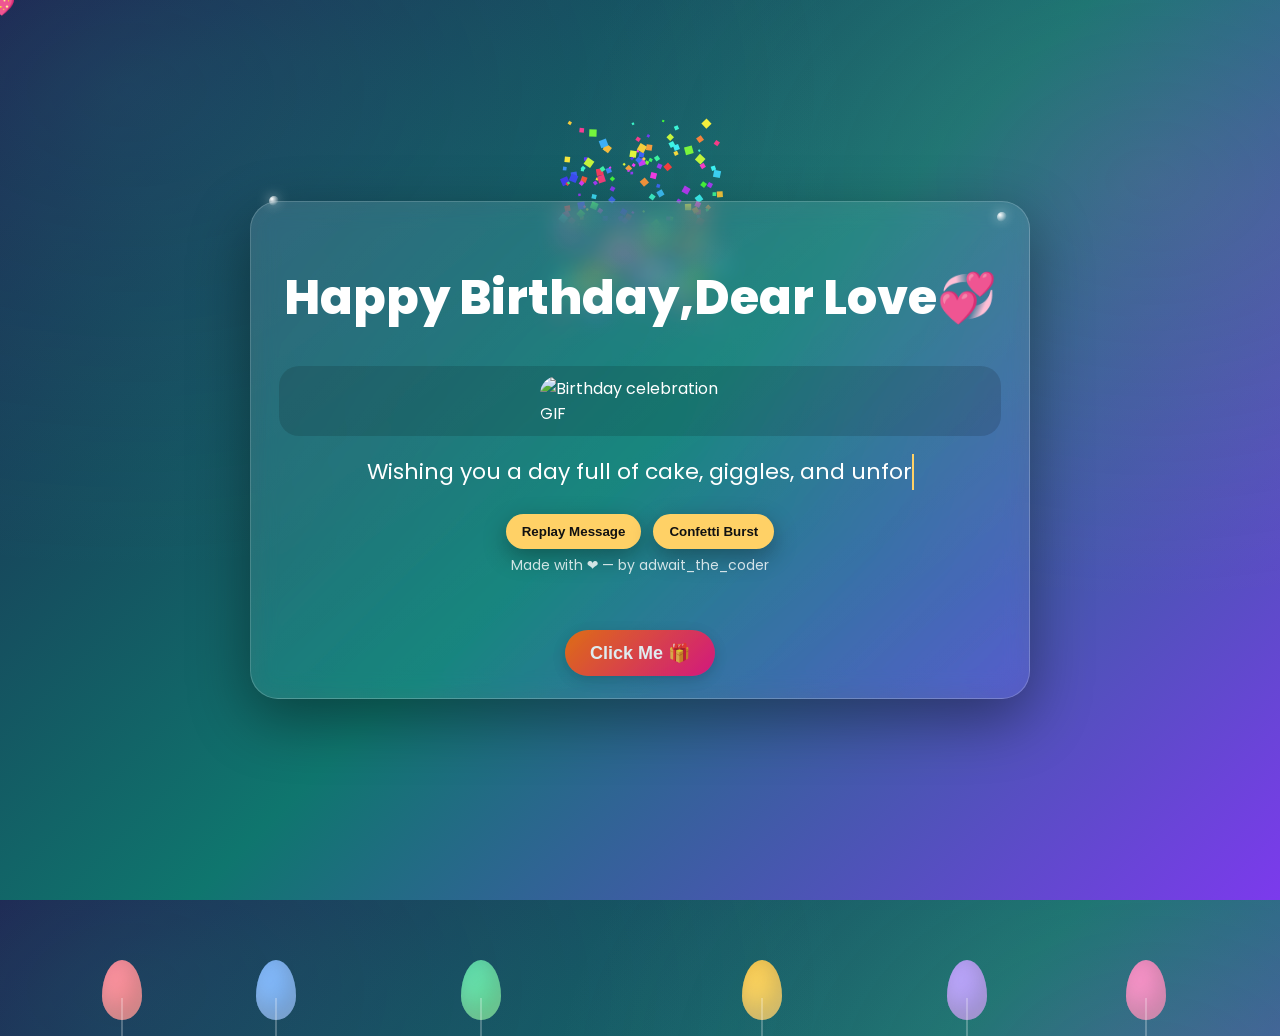
==== index.html @ 32a84d16 "first commit" ====
<!DOCTYPE html>
<html lang="en">
<head>
  <meta charset="UTF-8" />
  <meta name="viewport" content="width=device-width, initial-scale=1" />
  <title>Happy Birthday, Bestie! 🎂✨</title>
  <link rel="website icon" type="png" href="images/adwait.png">
  <link href="https://fonts.googleapis.com/css2?family=Poppins:wght@400;600;800&display=swap" rel="stylesheet">
  <style>
    :root{
      --bg1:#1e1b4b;
      --bg2:#0f766e;
      --bg3:#7c3aed;
      --card:#ffffff10;
      --text:#fff;
      --accent:#ffd166;
    }
    *{box-sizing:border-box}
    html,body{height:100%;cursor:none;} /* hide default cursor */
    body{
      margin:0;
      font-family:"Poppins", system-ui, -apple-system, Segoe UI, Roboto, Helvetica, Arial;
      color:var(--text);
      background: radial-gradient(1200px 800px at 10% 10%, #2dd4bf20, transparent 60%),
                  radial-gradient(1000px 700px at 90% 20%, #f472b620, transparent 60%),
                  linear-gradient(135deg, var(--bg1), var(--bg2) 50%, var(--bg3));
      overflow:hidden;
      animation:bgShift 16s ease-in-out infinite alternate;
    }
    @keyframes bgShift{to{filter:hue-rotate(20deg) brightness(1.05)}}

    /* floating balloons */
    .balloon{position:absolute; bottom:-120px; width:40px; aspect-ratio:2/3; border-radius:50%/60% 60% 40% 40%;
      background:linear-gradient(145deg, #fff8, #fff2 60%);
      box-shadow:inset -6px -12px 24px #0003, inset 8px 12px 28px #fff3;
      animation:floatUp var(--dur,12s) linear infinite;}
    .balloon:after{content:""; position:absolute; left:50%; transform:translateX(-50%); bottom:-16px; width:2px; height:38px; background:#ffffff40}
    @keyframes floatUp{to{transform:translateY(-110vh) translateX(var(-- drift,0)) rotate(2deg); opacity:.9}}

    /* celebration floating hearts & flowers */
    .celebration{position:absolute; top:100%; font-size:22px; pointer-events:none; animation: floatCelebrate linear forwards;}
    @keyframes floatCelebrate {
      to { transform: translateY(-120vh) rotate(360deg); opacity:0; }
    }

    .container{position:relative; z-index:10; display:grid; place-items:center; min-height:100vh; padding:24px}

    .card{position:relative; width:min(780px, 92vw); padding:28px 28px 22px; border-radius:28px;
      background:linear-gradient( to bottom right, #ffffff22, #ffffff10 );
      backdrop-filter: blur(12px) saturate(120%);
      border:1px solid #ffffff30; box-shadow:0 20px 60px #0006;
    }
    .title{font-weight:800; font-size: clamp(28px, 4vw, 48px); text-align:center}
    .sub{opacity:.9; text-align:center; margin-bottom:18px}

    .gifWrap{display:flex; justify-content:center; align-items:center; padding:10px; border-radius:20px; background:#0002;}
    .gifWrap img{width:min(200px, 100vw); border-radius:18px; display:block}

    .message{margin:18px auto 8px; font-size:clamp(16px, 2.2vw, 22px); line-height:1.6; text-align:center; max-width:60ch}
    .type{display:inline-block; border-right:2px solid var(--accent); white-space:pre-wrap; overflow:hidden}

    .tag{margin-top:6px; text-align:center; font-size:14px; opacity:.8}

    .sparkle{position:absolute; width:10px; height:10px; border-radius:50%; background:radial-gradient(circle at 30% 30%, #fff, #fff0 70%); filter:drop-shadow(0 0 6px #fff);
    animation: twinkle 1.8s ease-in-out infinite;}
    @keyframes twinkle{50%{transform:scale(1.6); opacity:.6}}

    canvas#confetti{position:fixed; inset:0; z-index:5; pointer-events:none}

    .btns{display:flex; justify-content:center; gap:12px; margin-top:14px}
    .btn{cursor:pointer; border:none; padding:10px 16px; border-radius:999px; font-weight:600; color:#111; background:var(--accent); box-shadow:0 8px 24px #0005; transition:transform .15s ease}
    .btn:hover{transform:translateY(-2px)}

    footer{margin-top:24px; text-align:center; font-size:15px; line-height:1.6; opacity:.85}
    footer span{display:block; margin:4px 0}
    .birthday-btn {
      margin-top: 30px;
      padding: 12px 25px;
      font-size: 1.2em;
      font-weight: bold;
      color: #fff;
      background: linear-gradient(135deg, #ff6a00, #ee0979);
      border: none;
      border-radius: 50px;
      cursor: pointer;
      box-shadow: 0 4px 15px rgba(0,0,0,0.2);
      transition: all 0.3s ease;
    }
    .birthday-btn:hover {
      background: linear-gradient(135deg, #ee0979, #ff6a00);
      transform: scale(1.1) rotate(-2deg);
      box-shadow: 0 6px 20px rgba(0,0,0,0.4);
    }

    /* custom heart cursor */
    .cursor {
      position: fixed;
      top: 0; left: 0;
      width: 24px; height: 24px;
      pointer-events: none;
      transform: translate(-50%, -50%);
      font-size: 22px;
      z-index: 9999;
    }
  </style>
</head>
<body>
  <canvas id="confetti"></canvas>

  <!-- balloons -->
  <div class="balloon" style="left:8%; --dur:13s; --drift:-30px; background:linear-gradient(145deg,#fb7185,#fca5a5)"></div>
  <div class="balloon" style="left:20%; --dur:16s; --drift:20px; background:linear-gradient(145deg,#60a5fa,#93c5fd)"></div>
  <div class="balloon" style="left:36%; --dur:14s; --drift:-10px; background:linear-gradient(145deg,#34d399,#86efac)"></div>
  <div class="balloon" style="left:58%; --dur:18s; --drift:12px; background:linear-gradient(145deg,#fbbf24,#fde68a)"></div>
  <div class="balloon" style="left:74%; --dur:15s; --drift:-18px; background:linear-gradient(145deg,#a78bfa,#c4b5fd)"></div>
  <div class="balloon" style="left:88%; --dur:19s; --drift:8px; background:linear-gradient(145deg,#f472b6,#f9a8d4)"></div>

  <!-- main content -->
  <div class="container">
    <div class="card">
      <div class="sparkle" style="top:-6px; left:18px"></div>
      <div class="sparkle" style="top:10px; right:22px; animation-delay:.6s"></div>

      <h1 class="title">Happy Birthday,Dear Love💞</h1>

      <div class="gifWrap">
        <img alt="Birthday celebration GIF" src="https://media2.giphy.com/media/v1.Y2lkPTZjMDliOTUyaTduZDVvMDd4bjdlYnAxcjkxb3A2dWV2bXhsbHp5NXU4d292ZncwNSZlcD12MV9naWZzX3NlYXJjaCZjdD1n/6WFScxN6fi95z3YVQD/200w.gif" />
      </div>

      <p class="message">
        <span id="type" class="type"></span>
      </p>

      <div class="btns">
        <button class="btn" id="replay">Replay Message</button>
        <button class="btn" id="burst">Confetti Burst</button>
      </div>

      <p class="tag">Made with ❤️ — by adwait_the_coder</p>

      <footer>
        <button class="birthday-btn"><a href="index1.html" style="color:white;text-decoration:none;">Click Me 🎁</a></button>
      </footer>
    </div>
  </div>

  <!-- cursor heart -->
  <div class="cursor">💖</div>

  <script>
    const lines = [
      "Wishing you a day full of cake, giggles, and unforgettable memories!🎂",
      "Thanks for being my human diary, chaos partner, and forever friend.🫶",
      "Another year of inside jokes and crazy adventures begins now. Let’s go!🚀"
    ];
    const typeEl = document.getElementById('type');

    async function typeLine(text, speed=28){
      typeEl.textContent = '';
      for(let i=0;i<text.length;i++){
        typeEl.textContent += text[i];
        await new Promise(r=>setTimeout(r, speed));
      }
      await new Promise(r=>setTimeout(r, 900));
    }
    async function playMessage(){
      for(const l of lines){ await typeLine(l) }
    }

    const canvas = document.getElementById('confetti');
    const ctx = canvas.getContext('2d');
    let W, H, pieces = [];

    function resize(){ W = canvas.width = innerWidth; H = canvas.height = innerHeight }
    addEventListener('resize', resize); resize();

    function burst(count = 140){
      for(let i=0;i<count;i++){
        pieces.push({
          x: W/2, y: H/3, r: Math.random()*6+2, a: Math.random()*Math.PI*2,
          vx: (Math.random()-0.5)*8, vy: Math.random()*-9 - 2,
          g: 0.18 + Math.random()*0.12, life: 80 + Math.random()*60,
          hue: Math.floor(Math.random()*360)
        });
      }
    }

    function update(){
      ctx.clearRect(0,0,W,H);
      for(let i=pieces.length-1;i>=0;i--){
        const p = pieces[i];
        p.vy += p.g; p.x += p.vx; p.y += p.vy; p.life--;
        ctx.save();
        ctx.translate(p.x, p.y);
        ctx.rotate(p.a += 0.1);
        ctx.fillStyle = `hsl(${p.hue} 90% 60%)`;
        ctx.fillRect(-p.r/2, -p.r/2, p.r, p.r);
        ctx.restore();
        if(p.life<=0 || p.y>H+20) pieces.splice(i,1);
      }
      requestAnimationFrame(update);
    }

    playMessage();
    burst(220);
    update();

    document.getElementById('replay').addEventListener('click', ()=>playMessage());
    document.getElementById('burst').addEventListener('click', ()=>burst(180));

    /* floating hearts & flowers */
    const symbols = ["💖","🌸","💐","🌹","💞","💝"];
    setInterval(()=>{
      const el = document.createElement("div");
      el.className="celebration";
      el.textContent = symbols[Math.floor(Math.random()*symbols.length)];
      el.style.left = Math.random()*100+"vw";
      el.style.animationDuration = (6+Math.random()*5)+"s";
      document.body.appendChild(el);
      setTimeout(()=>el.remove(),10000);
    },700);

    /* custom heart cursor */
    const cursor = document.querySelector(".cursor");
    document.addEventListener("mousemove",(e)=>{
      cursor.style.left = e.pageX+"px";
      cursor.style.top = e.pageY+"px";
    });
  </script>
</body>
</html>
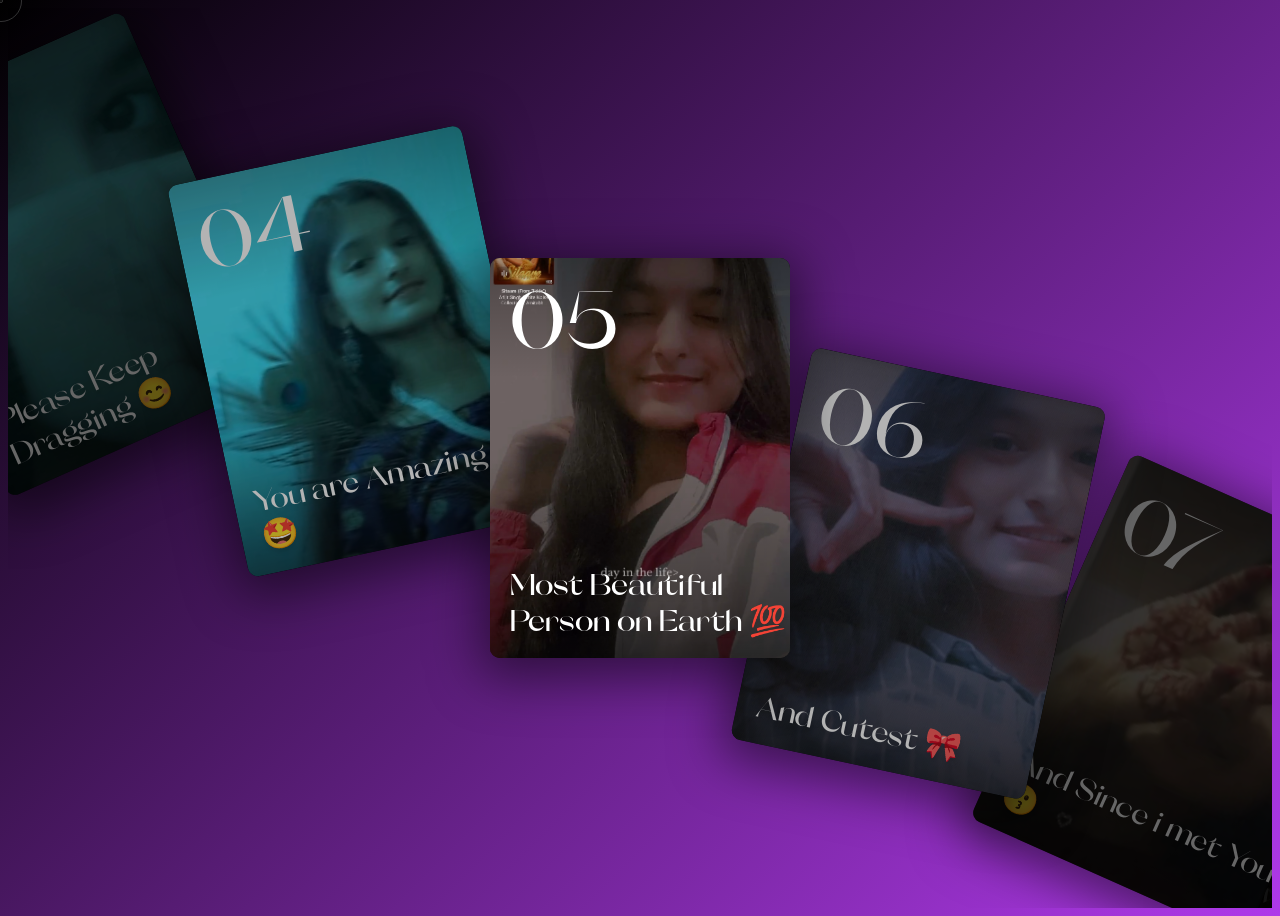
==== commit 854d4c18: "Refactor index.html and index1.html for improved structure and remove index2.html" ====
--- a/index.html
+++ b/index.html
@@ -1,231 +1,144 @@
 <!DOCTYPE html>
-<html lang="en">
+<html lang="en" >
 <head>
-  <meta charset="UTF-8" />
-  <meta name="viewport" content="width=device-width, initial-scale=1" />
-  <title>Happy Birthday, Bestie! 🎂✨</title>
-  <link rel="website icon" type="png" href="images/adwait.png">
-  <link href="https://fonts.googleapis.com/css2?family=Poppins:wght@400;600;800&display=swap" rel="stylesheet">
-  <style>
-    :root{
-      --bg1:#1e1b4b;
-      --bg2:#0f766e;
-      --bg3:#7c3aed;
-      --card:#ffffff10;
-      --text:#fff;
-      --accent:#ffd166;
-    }
-    *{box-sizing:border-box}
-    html,body{height:100%;cursor:none;} /* hide default cursor */
-    body{
-      margin:0;
-      font-family:"Poppins", system-ui, -apple-system, Segoe UI, Roboto, Helvetica, Arial;
-      color:var(--text);
-      background: radial-gradient(1200px 800px at 10% 10%, #2dd4bf20, transparent 60%),
-                  radial-gradient(1000px 700px at 90% 20%, #f472b620, transparent 60%),
-                  linear-gradient(135deg, var(--bg1), var(--bg2) 50%, var(--bg3));
-      overflow:hidden;
-      animation:bgShift 16s ease-in-out infinite alternate;
-    }
-    @keyframes bgShift{to{filter:hue-rotate(20deg) brightness(1.05)}}
-
-    /* floating balloons */
-    .balloon{position:absolute; bottom:-120px; width:40px; aspect-ratio:2/3; border-radius:50%/60% 60% 40% 40%;
-      background:linear-gradient(145deg, #fff8, #fff2 60%);
-      box-shadow:inset -6px -12px 24px #0003, inset 8px 12px 28px #fff3;
-      animation:floatUp var(--dur,12s) linear infinite;}
-    .balloon:after{content:""; position:absolute; left:50%; transform:translateX(-50%); bottom:-16px; width:2px; height:38px; background:#ffffff40}
-    @keyframes floatUp{to{transform:translateY(-110vh) translateX(var(-- drift,0)) rotate(2deg); opacity:.9}}
-
-    /* celebration floating hearts & flowers */
-    .celebration{position:absolute; top:100%; font-size:22px; pointer-events:none; animation: floatCelebrate linear forwards;}
-    @keyframes floatCelebrate {
-      to { transform: translateY(-120vh) rotate(360deg); opacity:0; }
-    }
-
-    .container{position:relative; z-index:10; display:grid; place-items:center; min-height:100vh; padding:24px}
-
-    .card{position:relative; width:min(780px, 92vw); padding:28px 28px 22px; border-radius:28px;
-      background:linear-gradient( to bottom right, #ffffff22, #ffffff10 );
-      backdrop-filter: blur(12px) saturate(120%);
-      border:1px solid #ffffff30; box-shadow:0 20px 60px #0006;
-    }
-    .title{font-weight:800; font-size: clamp(28px, 4vw, 48px); text-align:center}
-    .sub{opacity:.9; text-align:center; margin-bottom:18px}
-
-    .gifWrap{display:flex; justify-content:center; align-items:center; padding:10px; border-radius:20px; background:#0002;}
-    .gifWrap img{width:min(200px, 100vw); border-radius:18px; display:block}
-
-    .message{margin:18px auto 8px; font-size:clamp(16px, 2.2vw, 22px); line-height:1.6; text-align:center; max-width:60ch}
-    .type{display:inline-block; border-right:2px solid var(--accent); white-space:pre-wrap; overflow:hidden}
-
-    .tag{margin-top:6px; text-align:center; font-size:14px; opacity:.8}
-
-    .sparkle{position:absolute; width:10px; height:10px; border-radius:50%; background:radial-gradient(circle at 30% 30%, #fff, #fff0 70%); filter:drop-shadow(0 0 6px #fff);
-    animation: twinkle 1.8s ease-in-out infinite;}
-    @keyframes twinkle{50%{transform:scale(1.6); opacity:.6}}
-
-    canvas#confetti{position:fixed; inset:0; z-index:5; pointer-events:none}
-
-    .btns{display:flex; justify-content:center; gap:12px; margin-top:14px}
-    .btn{cursor:pointer; border:none; padding:10px 16px; border-radius:999px; font-weight:600; color:#111; background:var(--accent); box-shadow:0 8px 24px #0005; transition:transform .15s ease}
-    .btn:hover{transform:translateY(-2px)}
-
-    footer{margin-top:24px; text-align:center; font-size:15px; line-height:1.6; opacity:.85}
-    footer span{display:block; margin:4px 0}
-    .birthday-btn {
-      margin-top: 30px;
-      padding: 12px 25px;
-      font-size: 1.2em;
-      font-weight: bold;
-      color: #fff;
-      background: linear-gradient(135deg, #ff6a00, #ee0979);
-      border: none;
-      border-radius: 50px;
-      cursor: pointer;
-      box-shadow: 0 4px 15px rgba(0,0,0,0.2);
-      transition: all 0.3s ease;
-    }
-    .birthday-btn:hover {
-      background: linear-gradient(135deg, #ee0979, #ff6a00);
-      transform: scale(1.1) rotate(-2deg);
-      box-shadow: 0 6px 20px rgba(0,0,0,0.4);
-    }
-
-    /* custom heart cursor */
-    .cursor {
-      position: fixed;
-      top: 0; left: 0;
-      width: 24px; height: 24px;
-      pointer-events: none;
-      transform: translate(-50%, -50%);
-      font-size: 22px;
-      z-index: 9999;
-    }
-  </style>
+  <meta charset="UTF-8">
+  <title>Happy Birthday❤️</title>
+  <link rel="stylesheet" href="./style.css">
+   <meta name="title" content="HAPPY gf day | adwait_the_coder">
+<link rel="website icon" type="png" href="images/adwait.png">
 </head>
 <body>
-  <canvas id="confetti"></canvas>
+	
+<!-- partial:index.partial.html -->
+<body>
+<!-- partial:index.partial.html -->
+<!--
 
-  <!-- balloons -->
-  <div class="balloon" style="left:8%; --dur:13s; --drift:-30px; background:linear-gradient(145deg,#fb7185,#fca5a5)"></div>
-  <div class="balloon" style="left:20%; --dur:16s; --drift:20px; background:linear-gradient(145deg,#60a5fa,#93c5fd)"></div>
-  <div class="balloon" style="left:36%; --dur:14s; --drift:-10px; background:linear-gradient(145deg,#34d399,#86efac)"></div>
-  <div class="balloon" style="left:58%; --dur:18s; --drift:12px; background:linear-gradient(145deg,#fbbf24,#fde68a)"></div>
-  <div class="balloon" style="left:74%; --dur:15s; --drift:-18px; background:linear-gradient(145deg,#a78bfa,#c4b5fd)"></div>
-  <div class="balloon" style="left:88%; --dur:19s; --drift:8px; background:linear-gradient(145deg,#f472b6,#f9a8d4)"></div>
 
-  <!-- main content -->
-  <div class="container">
-    <div class="card">
-      <div class="sparkle" style="top:-6px; left:18px"></div>
-      <div class="sparkle" style="top:10px; right:22px; animation-delay:.6s"></div>
 
-      <h1 class="title">Happy Birthday,Dear Love💞</h1>
 
-      <div class="gifWrap">
-        <img alt="Birthday celebration GIF" src="https://media2.giphy.com/media/v1.Y2lkPTZjMDliOTUyaTduZDVvMDd4bjdlYnAxcjkxb3A2dWV2bXhsbHp5NXU4d292ZncwNSZlcD12MV9naWZzX3NlYXJjaCZjdD1n/6WFScxN6fi95z3YVQD/200w.gif" />
-      </div>
+-->
 
-      <p class="message">
-        <span id="type" class="type"></span>
-      </p>
+<div class="carousel">
+    <div class="carousel-item">
+        <div class="carousel-box">
+            <div class="title">Hi 👋</div>
+            <div class="num">01</div>
+			<img src="/assets/1.png" />
+        </div>
+    </div>
 
-      <div class="btns">
-        <button class="btn" id="replay">Replay Message</button>
-        <button class="btn" id="burst">Confetti Burst</button>
-      </div>
+    <div class="carousel-item">
+        <div class="carousel-box">
+            <div class="title">I want to tell you Something 😍</div>
+            <div class="num">02</div>
+			<img src="/assets/2.png" />
+        </div>
+    </div>
 
-      <p class="tag">Made with ❤️ — by adwait_the_coder</p>
+    <div class="carousel-item">
+        <div class="carousel-box">
+            <div class="title">Please Keep Dragging 😊 </div>
+            <div class="num">03</div>
+			<img src="/assets/3.png" />
+        </div>
+    </div>
 
-      <footer>
-        <button class="birthday-btn"><a href="index1.html" style="color:white;text-decoration:none;">Click Me 🎁</a></button>
-      </footer>
-    </div>
-  </div>
+	<div class="carousel-item">
+		<div class="carousel-box">
+			<div class="title">You are Amazing 🤩 </div>
+			<div class="num">04</div>
+			<img src="/assets/4.png" />
+        </div>
+	</div>
 
-  <!-- cursor heart -->
-  <div class="cursor">💖</div>
+	<div class="carousel-item">
+		<div class="carousel-box">
+			<div class="title">Most Beautiful Person on Earth 💯</div>
+			<div class="num">05</div>
+			<img src="/assets/5.png" />
+        </div>
+	</div>
 
-  <script>
-    const lines = [
-      "Wishing you a day full of cake, giggles, and unforgettable memories!🎂",
-      "Thanks for being my human diary, chaos partner, and forever friend.🫶",
-      "Another year of inside jokes and crazy adventures begins now. Let’s go!🚀"
-    ];
-    const typeEl = document.getElementById('type');
+	<div class="carousel-item">
+		<div class="carousel-box">
+			<div class="title">And Cutest 🎀</div>
+			<div class="num">06</div>
+			<img src="/assets/6.png" />
+        </div>
+	</div>
 
-    async function typeLine(text, speed=28){
-      typeEl.textContent = '';
-      for(let i=0;i<text.length;i++){
-        typeEl.textContent += text[i];
-        await new Promise(r=>setTimeout(r, speed));
-      }
-      await new Promise(r=>setTimeout(r, 900));
-    }
-    async function playMessage(){
-      for(const l of lines){ await typeLine(l) }
-    }
+	<div class="carousel-item">
+		<div class="carousel-box">
+			<div class="title">And Since i met You 😗 </div>
+			<div class="num">07</div>
+			<img src="/assets/7.png" />
+        </div>
+	</div>
 
-    const canvas = document.getElementById('confetti');
-    const ctx = canvas.getContext('2d');
-    let W, H, pieces = [];
+	<div class="carousel-item">
+		<div class="carousel-box">
+			<div class="title">I feel very Lucky Everyday 😇</div>
+			<div class="num">08</div>
+			<img src="/assets/8.png" />
+        </div>
+	</div>
 
-    function resize(){ W = canvas.width = innerWidth; H = canvas.height = innerHeight }
-    addEventListener('resize', resize); resize();
+	<div class="carousel-item">
+		<div class="carousel-box">
+			<div class="title">and I have Crush on You 🥰</div>
+			<div class="num">09</div>
+			<img src="/assets/9.png" />
+        </div>
+	</div>
+	<div class="carousel-item">
+		<div class="carousel-box">
+			<div class="title">I love You ❤️</div>
+			<div class="num">10</div>
+			<img src="/assets/10.png" />
+        </div>
+	</div>
+</div>
 
-    function burst(count = 140){
-      for(let i=0;i<count;i++){
-        pieces.push({
-          x: W/2, y: H/3, r: Math.random()*6+2, a: Math.random()*Math.PI*2,
-          vx: (Math.random()-0.5)*8, vy: Math.random()*-9 - 2,
-          g: 0.18 + Math.random()*0.12, life: 80 + Math.random()*60,
-          hue: Math.floor(Math.random()*360)
-        });
-      }
-    }
 
-    function update(){
-      ctx.clearRect(0,0,W,H);
-      for(let i=pieces.length-1;i>=0;i--){
-        const p = pieces[i];
-        p.vy += p.g; p.x += p.vx; p.y += p.vy; p.life--;
-        ctx.save();
-        ctx.translate(p.x, p.y);
-        ctx.rotate(p.a += 0.1);
-        ctx.fillStyle = `hsl(${p.hue} 90% 60%)`;
-        ctx.fillRect(-p.r/2, -p.r/2, p.r, p.r);
-        ctx.restore();
-        if(p.life<=0 || p.y>H+20) pieces.splice(i,1);
-      }
-      requestAnimationFrame(update);
-    }
 
-    playMessage();
-    burst(220);
-    update();
 
-    document.getElementById('replay').addEventListener('click', ()=>playMessage());
-    document.getElementById('burst').addEventListener('click', ()=>burst(180));
+</div>
 
-    /* floating hearts & flowers */
-    const symbols = ["💖","🌸","💐","🌹","💞","💝"];
-    setInterval(()=>{
-      const el = document.createElement("div");
-      el.className="celebration";
-      el.textContent = symbols[Math.floor(Math.random()*symbols.length)];
-      el.style.left = Math.random()*100+"vw";
-      el.style.animationDuration = (6+Math.random()*5)+"s";
-      document.body.appendChild(el);
-      setTimeout(()=>el.remove(),10000);
-    },700);
 
-    /* custom heart cursor */
-    const cursor = document.querySelector(".cursor");
-    document.addEventListener("mousemove",(e)=>{
-      cursor.style.left = e.pageX+"px";
-      cursor.style.top = e.pageY+"px";
-    });
-  </script>
+<svg style="display: none">
+	<symbol id="ico-instagram" viewBox="0 0 35 35">
+		<circle opacity=".2" cx="17.5" cy="17.5" r="17" stroke="var(--fill)" fill="none"></circle>
+		<path
+			fill-rule="evenodd"
+			clip-rule="evenodd"
+			d="M24.944 20.476c.028-.457.042-1.282.042-2.476s-.014-2.019-.042-2.476c-.056-1.09-.378-1.93-.965-2.517s-1.422-.91-2.503-.965C21.018 12.014 20.194 12 19 12s-2.019.014-2.476.042c-1.081.047-1.92.368-2.517.965s-.918 1.436-.965 2.518C13.014 15.98 13 16.805 13 18c0 1.194.014 2.019.042 2.476.047 1.09.368 1.93.965 2.517s1.436.91 2.518.965c.466.028 1.29.042 2.475.042 1.184 0 2.01-.014 2.476-.042 1.072-.047 1.906-.368 2.503-.965.597-.597.918-1.436.965-2.517ZM19 13.075h-1.427c-.186 0-.438.01-.755.029a11.61 11.61 0 0 0-.797.07c-.215.028-.401.08-.56.154-.26.102-.489.251-.685.447-.196.196-.35.425-.461.685-.056.15-.103.336-.14.56a7.843 7.843 0 0 0-.084.811 7.113 7.113 0 0 0-.014.741c.01.178.01.453 0 .826-.01.373-.01.573 0 .601.01.028.01.228 0 .601s-.01.648 0 .826c.01.177.014.424.014.74 0 .318.028.588.084.812l.14.56c.112.26.265.489.461.685.196.196.425.345.685.447.15.056.336.108.56.154.224.047.49.07.797.07.308 0 .56.01.755.028.196.019.471.019.826 0 .354-.019.554-.019.601 0 .047.019.242.019.587 0s.62-.019.826 0c.205.019.456.01.755-.028.298-.037.569-.06.811-.07.242-.01.424-.06.546-.154.26-.102.494-.251.699-.447a1.75 1.75 0 0 0 .447-.686c.056-.149.103-.335.14-.559.038-.224.066-.494.084-.811.019-.317.023-.564.014-.741a11.82 11.82 0 0 1 0-.826c.01-.373.01-.573 0-.601-.01-.028-.01-.228 0-.601s.01-.648 0-.826c-.01-.177-.014-.424-.014-.74 0-.318-.028-.588-.084-.812l-.14-.56a1.956 1.956 0 0 0-1.147-1.133 3.979 3.979 0 0 0-.545-.153 3.915 3.915 0 0 0-.811-.07c-.326 0-.578-.01-.755-.028a5.916 5.916 0 0 0-.826 0c-.372.019-.568.019-.587 0Zm3.706 2.225c.14-.14.21-.308.21-.504a.57.57 0 0 0-.21-.503.767.767 0 0 0-.517-.21.718.718 0 0 0-.504.21.622.622 0 0 0-.21.503c.01.196.08.364.21.504s.299.21.504.21c.205 0 .377-.07.517-.21ZM22.063 18c0 .849-.298 1.576-.895 2.182a2.882 2.882 0 0 1-2.168.895 3.075 3.075 0 0 1-2.182-.895c-.606-.588-.904-1.315-.895-2.182.01-.867.308-1.594.895-2.182.588-.587 1.315-.886 2.182-.895.867-.01 1.59.29 2.168.895.578.606.876 1.333.895 2.182Zm-1.077 0a1.95 1.95 0 0 0-.573-1.413A1.897 1.897 0 0 0 19 16c-.56 0-1.03.196-1.413.587A2.001 2.001 0 0 0 17 18c-.01.55.186 1.021.587 1.413.401.391.872.587 1.413.587.54 0 1.012-.196 1.413-.587.4-.392.592-.863.573-1.413Z"
+			transform="translate(-1.5 -0.5)"
+			fill="var(--fill)"
+		></path>
+	</symbol>
+
+	<symbol id="ico-linkedin" viewBox="0 0 35 35">
+		<circle opacity=".2" cx="17.5" cy="17.5" r="17" stroke="var(--fill)" fill="none"></circle>
+		<path
+			fill-rule="evenodd"
+			clip-rule="evenodd"
+			d="M15.3025 14.0835C15.3025 14.3845 15.1934 14.6403 14.9752 14.851C14.757 15.0617 14.4786 15.167 14.14 15.167C13.8014 15.167 13.5267 15.0617 13.316 14.851C13.1053 14.6403 13 14.3807 13 14.0722C13 13.7637 13.1053 13.5079 13.316 13.3047C13.5267 13.1016 13.8051 13 14.1512 13C14.4974 13 14.772 13.1016 14.9752 13.3047C15.1783 13.5079 15.2874 13.7675 15.3025 14.0835ZM13.0677 23V16.0248H15.2348V23H13.0677ZM16.4763 16.0248C16.5064 16.8676 16.5214 17.6125 16.5214 18.2596V23H18.7111V18.9819C18.7111 18.7111 18.7336 18.5305 18.7788 18.4402C18.9895 17.8984 19.3582 17.6275 19.8849 17.6275C20.6223 17.6275 20.991 18.1317 20.991 19.14V23H23.158V18.8691C23.158 17.8758 22.9285 17.1272 22.4695 16.623C22.0105 16.1189 21.4048 15.8668 20.6524 15.8668C19.6742 15.8668 18.9594 16.243 18.5079 16.9955H18.4628L18.3499 16.0248H16.4763Z"
+			transform="translate(0 -1)"
+			fill="var(--fill)"
+		></path>
+	</symbol>
+</svg>
+
+<div class="cursor"></div>
+<div class="cursor cursor2"></div>
+
+<!-- partial -->
+  <script  src="./main.js"></script>
+
+</body>
+<!-- partial -->
+  <script  src="main.js"></script>
+
 </body>
 </html>
--- a/style.css
+++ b/style.css
@@ -0,0 +1,199 @@
+body {
+  overflow: hidden;
+  font-family: "Roboto", serif;
+  background: linear-gradient(135deg, black, #af39ea);
+  
+  
+}
+
+.carousel {
+  position: relative;
+  z-index: 1;
+  height: 100vh;
+  overflow: hidden;
+  pointer-events: none;
+}
+
+.carousel-item {
+  --items: 10;
+  --width: clamp(150px, 30vw, 300px);
+  --height: clamp(200px, 40vw, 400px);
+  --x: calc(var(--active) * 800%);
+  --y: calc(var(--active) * 200%);
+  --rot: calc(var(--active) * 120deg);
+  --opacity: calc(var(--zIndex) / var(--items) * 3 - 2);
+  overflow: hidden;
+  position: absolute;
+  z-index: var(--zIndex);
+  width: var(--width);
+  height: var(--height);
+  margin: calc(var(--height) * -0.5) 0 0 calc(var(--width) * -0.5);
+  border-radius: 10px;
+  top: 50%;
+  left: 50%;
+  -webkit-user-select: none;
+     -moz-user-select: none;
+      -ms-user-select: none;
+          user-select: none;
+  transform-origin: 0% 100%;
+  box-shadow: 0 10px 50px 10px rgba(0, 0, 0, 0.5);
+  background: black;
+  pointer-events: all;
+  transform: translate(var(--x), var(--y)) rotate(var(--rot));
+  transition: transform 0.8s cubic-bezier(0, 0.02, 0, 1);
+}
+.carousel-item .carousel-box {
+  position: absolute;
+  z-index: 1;
+  top: 0;
+  left: 0;
+  width: 100%;
+  height: 100%;
+  transition: opacity 0.8s cubic-bezier(0, 0.02, 0, 1);
+  opacity: var(--opacity);
+  font-family: "Orelo-sw-db", serif;
+}
+.carousel-item .carousel-box:before {
+  content: "";
+  position: absolute;
+  z-index: 1;
+  top: 0;
+  left: 0;
+  width: 100%;
+  height: 100%;
+  background: linear-gradient(to bottom, rgba(0, 0, 0, 0.3), rgba(0, 0, 0, 0) 30%, rgba(0, 0, 0, 0) 50%, rgba(0, 0, 0, 0.5));
+}
+.carousel-item .title {
+  position: absolute;
+  z-index: 1;
+  color: #fff;
+  bottom: 20px;
+  left: 20px;
+  transition: opacity 0.8s cubic-bezier(0, 0.02, 0, 1);
+  font-size: clamp(20px, 3vw, 30px);
+  text-shadow: 0 4px 4px rgba(0, 0, 0, 0.1);
+}
+.carousel-item .num {
+  position: absolute;
+  z-index: 1;
+  color: #fff;
+  top: 10px;
+  left: 20px;
+  transition: opacity 0.8s cubic-bezier(0, 0.02, 0, 1);
+  font-size: clamp(20px, 10vw, 80px);
+}
+.carousel-item img {
+  width: 100%;
+  height: 100%;
+  -o-object-fit: cover;
+     object-fit: cover;
+  pointer-events: none;
+}
+
+.layout {
+  position: absolute;
+  z-index: 0;
+  top: 0;
+  left: 0;
+  width: 100%;
+  height: 100%;
+  pointer-events: none;
+}
+.layout:before {
+  content: "";
+  position: absolute;
+  z-index: 1;
+  top: 0;
+  left: 90px;
+  width: 10px;
+  height: 100%;
+  border: 1px solid #fff;
+  border-top: none;
+  border-bottom: none;
+  opacity: 0.15;
+}
+.layout .box {
+  position: absolute;
+  bottom: 0;
+  left: 30px;
+  color: #fff;
+  transform-origin: 0% 10%;
+  transform: rotate(-90deg);
+  font-size: 9px;
+  line-height: 1.4;
+  text-transform: uppercase;
+  opacity: 0.4;
+}
+
+.logo {
+  position: absolute;
+  z-index: 2;
+  top: 28px;
+  right: 28px;
+  width: 30px;
+  height: 30px;
+  background: #fff;
+  border-radius: 50%;
+  opacity: 0.5;
+  display: flex;
+  justify-content: center;
+  align-items: center;
+  font-family: "Orelo-sw-db", serif;
+  pointer-events: all;
+  color: black;
+  text-decoration: none;
+  font-size: 20px;
+  overflow: hidden;
+  padding-bottom: 0.1em;
+}
+
+.social {
+  position: absolute;
+  z-index: 10;
+  bottom: 20px;
+  right: 25px;
+  color: #fff;
+  opacity: 0.4;
+}
+.social a {
+  display: inline-block;
+  margin-left: 3px;
+}
+.social svg {
+  --fill: #fff;
+  width: 35px;
+  height: 35px;
+}
+
+.cursor {
+  position: fixed;
+  z-index: 10;
+  top: 0;
+  left: 0;
+  --size: 40px;
+  width: var(--size);
+  height: var(--size);
+  border-radius: 50%;
+  border: 1px solid rgba(255, 255, 255, 0.2);
+  margin: calc(var(--size) * -0.5) 0 0 calc(var(--size) * -0.5);
+  transition: transform 0.85s cubic-bezier(0, 0.02, 0, 1);
+  display: none;
+  pointer-events: none;
+}
+@media (pointer: fine) {
+  .cursor {
+    display: block;
+  }
+}
+
+.cursor2 {
+  --size: 2px;
+  transition-duration: 0.7s;
+}
+
+@font-face {
+  font-family: "Orelo-sw-db";
+  src: url([data-uri]) format("truetype");
+  font-weight: inherit;
+  font-style: inherit;
+}
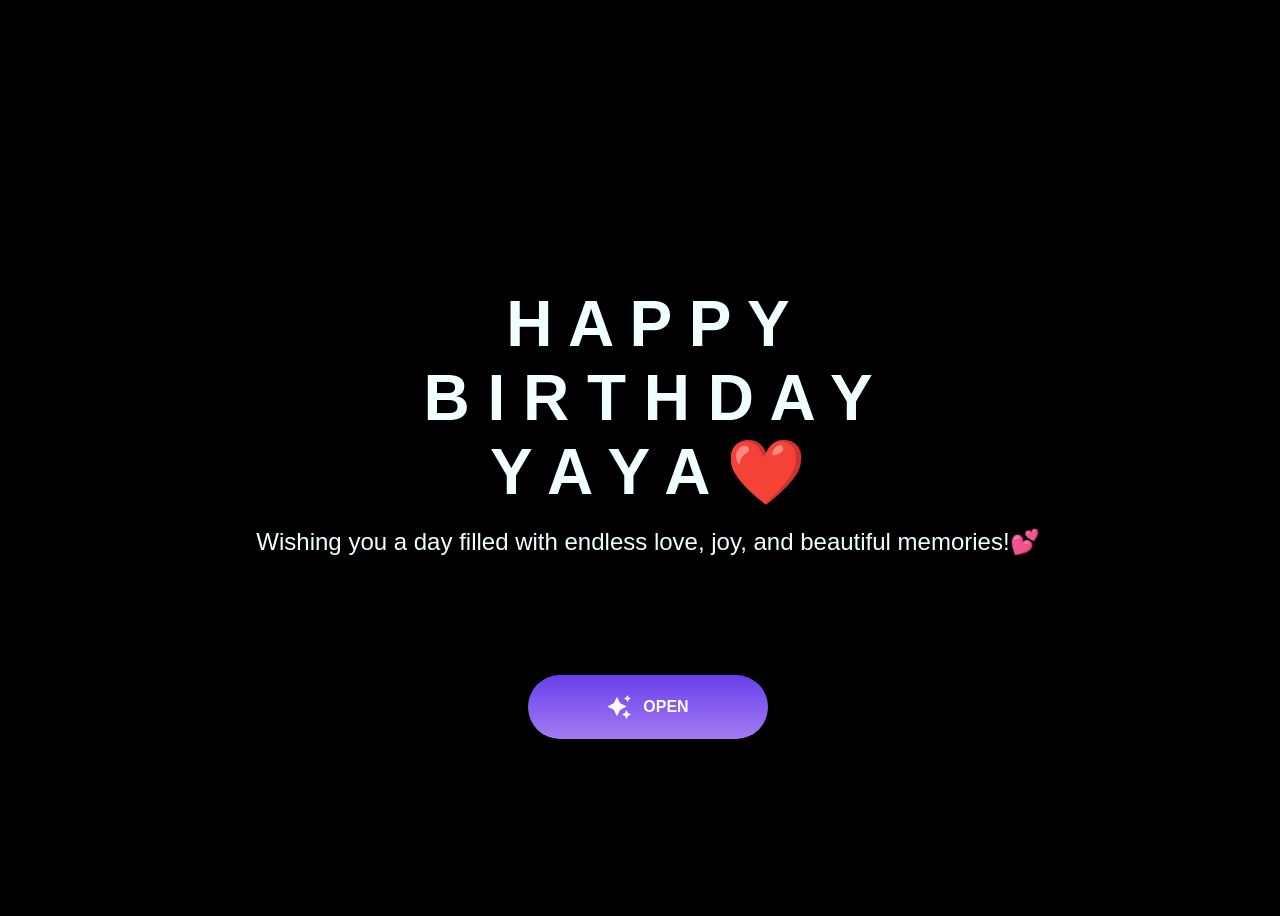
==== commit 0bdb142f: "Refactor index.html and index1.html for birthday theme and improved structure" ====
--- a/index.html
+++ b/index.html
@@ -1,144 +1,67 @@
 <!DOCTYPE html>
-<html lang="en" >
+<html lang="en">
+
 <head>
   <meta charset="UTF-8">
-  <title>Happy Birthday❤️</title>
-  <link rel="stylesheet" href="./style.css">
-   <meta name="title" content="HAPPY gf day | adwait_the_coder">
-<link rel="website icon" type="png" href="images/adwait.png">
+  <meta http-equiv="X-UA-Compatible" content="IE=edge">
+  <meta name="viewport" content="width=device-width, initial-scale=1.0">
+  <meta name="title" content="HAPPY gf day| adwait_the_coder">
+
+  <title>Happy GF Day❤️</title>
+  <link rel="stylesheet" href="style1.css">
+  <link rel="icon" href="img/flowers.png" type="image/x-icon">
+  <link rel="website icon" type="png" href="images/adwait.png">
 </head>
-<body>
-	
-<!-- partial:index.partial.html -->
-<body>
-<!-- partial:index.partial.html -->
-<!--
 
+<body style="display: flex; justify-content: center; align-items: center; height: 100vh;">
+  <div class="greetings">
+    <span>H</span>
+    <span>A</span>
+    <span>P</span>
+    <span>P</span>
+    <span>Y</span> 
+  </div>
+  <div class="greetings">
+    <span>B</span>
+    <span>I</span>
+    <span>R</span>  
+    <span>T</span>
+    <span>H</span>
+    <span>D</span>
+    <span>A</span>
+    <span>Y</span>
+  
+    
+  </div>
 
+  <div class="greetings">
+    <span>Y</span>
+    <span>A</span>
+    <span>Y</span>
+    <span>A</span>
+    <span>❤️</span>
+  </div>
+<br>
+  <div style="text-align: center;" class="description">
+    <span>  
+Wishing you a day filled with endless love, joy, and beautiful memories!💕</span>
+  </div>
+  <br><br><br>
+  <!-- Button -->
+  <div style="position: absolute; top: 75vh; width: 100%; display: flex; justify-content: center;">
+    <a href="index1.html" class="btn">
+      <svg height="24" width="24" fill="#FFFFFF" viewBox="0 0 24 24" data-name="Layer 1" id="Layer_1" class="sparkle">
+        <path
+          d="M10,21.236,6.755,14.745.264,11.5,6.755,8.255,10,1.764l3.245,6.491L19.736,11.5l-6.491,3.245ZM18,21l1.5,3L21,21l3-1.5L21,18l-1.5-3L18,18l-3,1.5ZM19.333,4.667,20.5,7l1.167-2.333L24,3.5,21.667,2.333,20.5,0,19.333,2.333,17,3.5Z">
+        </path>
+      </svg>
 
+      <span class="text">OPEN</span>
+    </a>
+  </div>
 
--->
-
-<div class="carousel">
-    <div class="carousel-item">
-        <div class="carousel-box">
-            <div class="title">Hi 👋</div>
-            <div class="num">01</div>
-			<img src="/assets/1.png" />
-        </div>
-    </div>
-
-    <div class="carousel-item">
-        <div class="carousel-box">
-            <div class="title">I want to tell you Something 😍</div>
-            <div class="num">02</div>
-			<img src="/assets/2.png" />
-        </div>
-    </div>
-
-    <div class="carousel-item">
-        <div class="carousel-box">
-            <div class="title">Please Keep Dragging 😊 </div>
-            <div class="num">03</div>
-			<img src="/assets/3.png" />
-        </div>
-    </div>
-
-	<div class="carousel-item">
-		<div class="carousel-box">
-			<div class="title">You are Amazing 🤩 </div>
-			<div class="num">04</div>
-			<img src="/assets/4.png" />
-        </div>
-	</div>
-
-	<div class="carousel-item">
-		<div class="carousel-box">
-			<div class="title">Most Beautiful Person on Earth 💯</div>
-			<div class="num">05</div>
-			<img src="/assets/5.png" />
-        </div>
-	</div>
-
-	<div class="carousel-item">
-		<div class="carousel-box">
-			<div class="title">And Cutest 🎀</div>
-			<div class="num">06</div>
-			<img src="/assets/6.png" />
-        </div>
-	</div>
-
-	<div class="carousel-item">
-		<div class="carousel-box">
-			<div class="title">And Since i met You 😗 </div>
-			<div class="num">07</div>
-			<img src="/assets/7.png" />
-        </div>
-	</div>
-
-	<div class="carousel-item">
-		<div class="carousel-box">
-			<div class="title">I feel very Lucky Everyday 😇</div>
-			<div class="num">08</div>
-			<img src="/assets/8.png" />
-        </div>
-	</div>
-
-	<div class="carousel-item">
-		<div class="carousel-box">
-			<div class="title">and I have Crush on You 🥰</div>
-			<div class="num">09</div>
-			<img src="/assets/9.png" />
-        </div>
-	</div>
-	<div class="carousel-item">
-		<div class="carousel-box">
-			<div class="title">I love You ❤️</div>
-			<div class="num">10</div>
-			<img src="/assets/10.png" />
-        </div>
-	</div>
-</div>
-
-
-
-
-</div>
-
-
-<svg style="display: none">
-	<symbol id="ico-instagram" viewBox="0 0 35 35">
-		<circle opacity=".2" cx="17.5" cy="17.5" r="17" stroke="var(--fill)" fill="none"></circle>
-		<path
-			fill-rule="evenodd"
-			clip-rule="evenodd"
-			d="M24.944 20.476c.028-.457.042-1.282.042-2.476s-.014-2.019-.042-2.476c-.056-1.09-.378-1.93-.965-2.517s-1.422-.91-2.503-.965C21.018 12.014 20.194 12 19 12s-2.019.014-2.476.042c-1.081.047-1.92.368-2.517.965s-.918 1.436-.965 2.518C13.014 15.98 13 16.805 13 18c0 1.194.014 2.019.042 2.476.047 1.09.368 1.93.965 2.517s1.436.91 2.518.965c.466.028 1.29.042 2.475.042 1.184 0 2.01-.014 2.476-.042 1.072-.047 1.906-.368 2.503-.965.597-.597.918-1.436.965-2.517ZM19 13.075h-1.427c-.186 0-.438.01-.755.029a11.61 11.61 0 0 0-.797.07c-.215.028-.401.08-.56.154-.26.102-.489.251-.685.447-.196.196-.35.425-.461.685-.056.15-.103.336-.14.56a7.843 7.843 0 0 0-.084.811 7.113 7.113 0 0 0-.014.741c.01.178.01.453 0 .826-.01.373-.01.573 0 .601.01.028.01.228 0 .601s-.01.648 0 .826c.01.177.014.424.014.74 0 .318.028.588.084.812l.14.56c.112.26.265.489.461.685.196.196.425.345.685.447.15.056.336.108.56.154.224.047.49.07.797.07.308 0 .56.01.755.028.196.019.471.019.826 0 .354-.019.554-.019.601 0 .047.019.242.019.587 0s.62-.019.826 0c.205.019.456.01.755-.028.298-.037.569-.06.811-.07.242-.01.424-.06.546-.154.26-.102.494-.251.699-.447a1.75 1.75 0 0 0 .447-.686c.056-.149.103-.335.14-.559.038-.224.066-.494.084-.811.019-.317.023-.564.014-.741a11.82 11.82 0 0 1 0-.826c.01-.373.01-.573 0-.601-.01-.028-.01-.228 0-.601s.01-.648 0-.826c-.01-.177-.014-.424-.014-.74 0-.318-.028-.588-.084-.812l-.14-.56a1.956 1.956 0 0 0-1.147-1.133 3.979 3.979 0 0 0-.545-.153 3.915 3.915 0 0 0-.811-.07c-.326 0-.578-.01-.755-.028a5.916 5.916 0 0 0-.826 0c-.372.019-.568.019-.587 0Zm3.706 2.225c.14-.14.21-.308.21-.504a.57.57 0 0 0-.21-.503.767.767 0 0 0-.517-.21.718.718 0 0 0-.504.21.622.622 0 0 0-.21.503c.01.196.08.364.21.504s.299.21.504.21c.205 0 .377-.07.517-.21ZM22.063 18c0 .849-.298 1.576-.895 2.182a2.882 2.882 0 0 1-2.168.895 3.075 3.075 0 0 1-2.182-.895c-.606-.588-.904-1.315-.895-2.182.01-.867.308-1.594.895-2.182.588-.587 1.315-.886 2.182-.895.867-.01 1.59.29 2.168.895.578.606.876 1.333.895 2.182Zm-1.077 0a1.95 1.95 0 0 0-.573-1.413A1.897 1.897 0 0 0 19 16c-.56 0-1.03.196-1.413.587A2.001 2.001 0 0 0 17 18c-.01.55.186 1.021.587 1.413.401.391.872.587 1.413.587.54 0 1.012-.196 1.413-.587.4-.392.592-.863.573-1.413Z"
-			transform="translate(-1.5 -0.5)"
-			fill="var(--fill)"
-		></path>
-	</symbol>
-
-	<symbol id="ico-linkedin" viewBox="0 0 35 35">
-		<circle opacity=".2" cx="17.5" cy="17.5" r="17" stroke="var(--fill)" fill="none"></circle>
-		<path
-			fill-rule="evenodd"
-			clip-rule="evenodd"
-			d="M15.3025 14.0835C15.3025 14.3845 15.1934 14.6403 14.9752 14.851C14.757 15.0617 14.4786 15.167 14.14 15.167C13.8014 15.167 13.5267 15.0617 13.316 14.851C13.1053 14.6403 13 14.3807 13 14.0722C13 13.7637 13.1053 13.5079 13.316 13.3047C13.5267 13.1016 13.8051 13 14.1512 13C14.4974 13 14.772 13.1016 14.9752 13.3047C15.1783 13.5079 15.2874 13.7675 15.3025 14.0835ZM13.0677 23V16.0248H15.2348V23H13.0677ZM16.4763 16.0248C16.5064 16.8676 16.5214 17.6125 16.5214 18.2596V23H18.7111V18.9819C18.7111 18.7111 18.7336 18.5305 18.7788 18.4402C18.9895 17.8984 19.3582 17.6275 19.8849 17.6275C20.6223 17.6275 20.991 18.1317 20.991 19.14V23H23.158V18.8691C23.158 17.8758 22.9285 17.1272 22.4695 16.623C22.0105 16.1189 21.4048 15.8668 20.6524 15.8668C19.6742 15.8668 18.9594 16.243 18.5079 16.9955H18.4628L18.3499 16.0248H16.4763Z"
-			transform="translate(0 -1)"
-			fill="var(--fill)"
-		></path>
-	</symbol>
-</svg>
-
-<div class="cursor"></div>
-<div class="cursor cursor2"></div>
-
-<!-- partial -->
-  <script  src="./main.js"></script>
+  <!-- Credits -->
 
 </body>
-<!-- partial -->
-  <script  src="main.js"></script>
 
-</body>
-</html>
+</html>
--- a/style1.css
+++ b/style1.css
@@ -0,0 +1,153 @@
+@import url('https://fonts.googleapis.com/css2?family=Poppins:ital,wght@0,500;1,900&display=swap');
+@import url('https://fonts.googleapis.com/css2?family=Amita:wght@400;700&family=Archivo:ital,wght@0,100..900;1,100..900&family=Bilbo+Swash+Caps&family=Inter:opsz,wght@14..32,500&family=Noto+Serif:ital,wght@0,100..900;1,100..900&family=Pacifico&family=Poppins:ital,wght@0,100;0,200;0,300;0,400;0,500;0,600;0,700;0,800;0,900;1,100;1,200;1,300;1,400;1,500;1,600;1,700;1,800;1,900&family=Tiro+Devanagari+Marathi:ital@0;1&display=swap');
+*{
+    font-family: "Inter", sans-serif;
+}
+body{
+    color: azure;
+    width: 100%;
+    height: 82vh;
+    display: flex;
+    flex-direction: column;
+    align-items: center;
+    justify-content: center;
+    background-color: black;
+    /* padding-top: -30; */
+}
+
+.botones{
+    padding: 9px;
+    border-radius: 80px;
+    background-color: transparent;
+    border: none;
+}
+
+.botones a{
+    background-color: #3856ff;
+    padding: 15px 30px;
+    border-radius: 80px;
+    -webkit-border-radius: 80px;
+    -moz-border-radius: 80px;
+    -ms-border-radius: 80px;
+    -o-border-radius: 80px;
+
+}
+
+.botones a:focus{
+    background-color: rgb(50, 194, 194);
+}
+
+.greetings{
+    font-size: 4rem;
+    font-weight: 900;
+}
+.greetings > span{
+    animation: glow 2.5s ease-in-out infinite;
+}
+@keyframes glow{
+    0%, 100%{
+        color: #fff;
+        text-shadow: 0 0 12px #39c6d6, 0 0 50px #39c6d6, 0 0 100px #39c6d6;
+    }
+    10%, 90%{
+        color: #111;
+        text-shadow: none;
+    }
+}
+.greetings > span:nth-child(2){
+    animation-delay: .2s ;
+}
+.greetings > span:nth-child(3){
+    animation-delay: .4s ;
+}
+.greetings > span:nth-child(4){
+    animation-delay: .6s;
+}
+.greetings > span:nth-child(5){
+    animation-delay: .8s;
+}
+.greetings > span:nth-child(6){
+    animation-delay: 1s;
+}
+.greetings > span:nth-child(7){
+    animation-delay: 1s;
+}
+.greetings > span:nth-child(8){
+    animation-delay: 1s;
+}
+
+
+.description{
+    font-size: 1.5rem;
+    margin-bottom: 20px;
+}
+
+.button a{
+    text-decoration: none;
+    font-size: 1rem;
+    color: #111;
+}
+
+
+.btn {
+    border: none;
+    width: 15em;
+    height: 4em;
+    border-radius: 3em;
+    display: flex;
+    justify-content: center;
+    align-items: center;
+    gap: 12px;
+    background: linear-gradient(0deg, #A47CF3, #683FEA);
+    text-decoration: none;
+    color: #fff;
+    cursor: pointer;
+    transition: all 450ms ease-in-out;
+}
+  
+  .sparkle {
+    fill: #fbfbfb;
+    transition: all 800ms ease;
+  }
+  
+  .text {
+    font-weight: 600;
+    color: #fbfbfb;
+    font-size: medium;
+  }
+  
+  .btn:hover {
+    background: linear-gradient(0deg, #A47CF3, #683FEA);
+    box-shadow: inset 0px 1px 0px 0px rgba(255, 255, 255, 0.4),
+      inset 0px -4px 0px 0px rgba(0, 0, 0, 0.2),
+      0px 0px 0px 4px rgba(255, 255, 255, 0.2),
+      0px 0px 180px 0px #9917FF;
+    transform: translateY(-2px);
+  }
+  
+  .btn:hover .text {
+    color: white;
+  }
+  
+  .btn:hover .sparkle {
+    fill: white;
+    transform: scale(1.2);
+  }
+
+
+@media screen and (max-width:574px){
+    .greetings{
+        display: block;
+        font-size: 4rem;
+        font-weight: 800;
+        text-align: center;
+    }
+    .description{
+        font-size: 2rem;
+    }
+    
+    .button a{
+        font-size: 1rem;
+    }
+}
+
